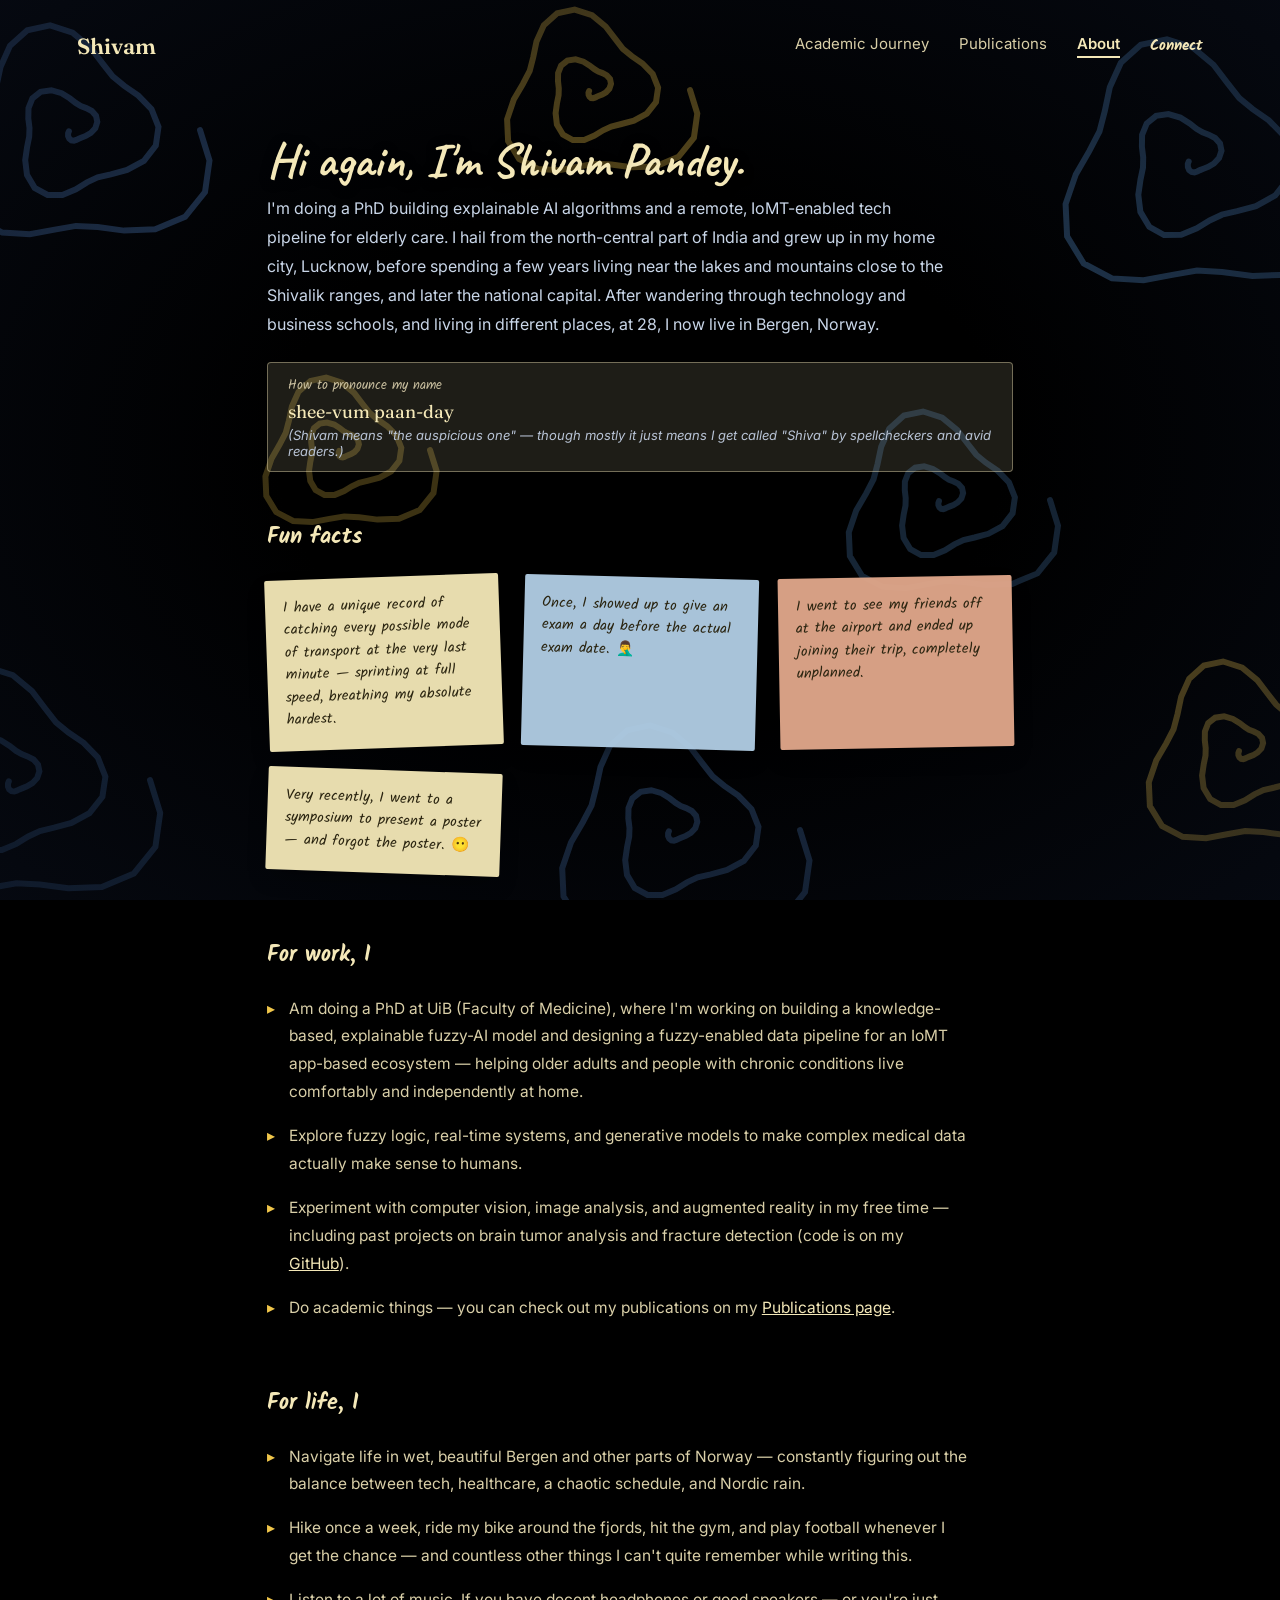
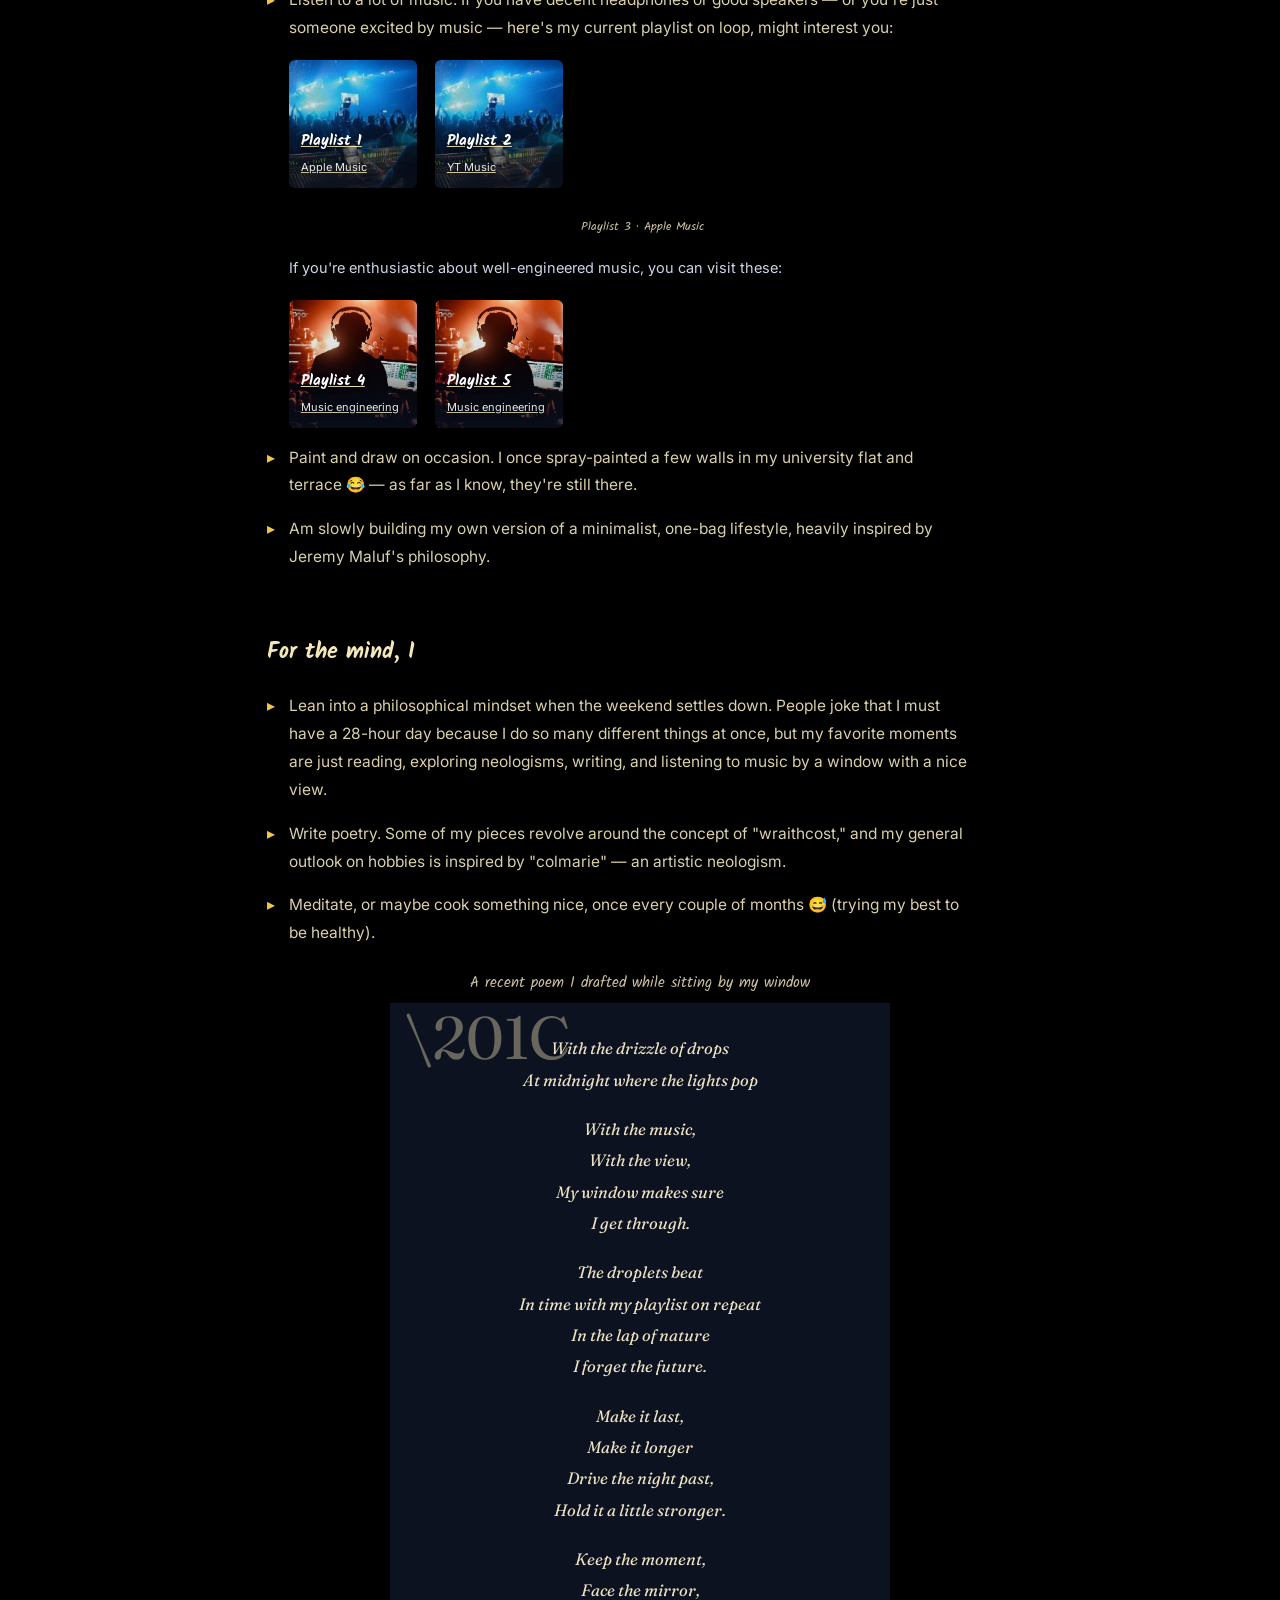
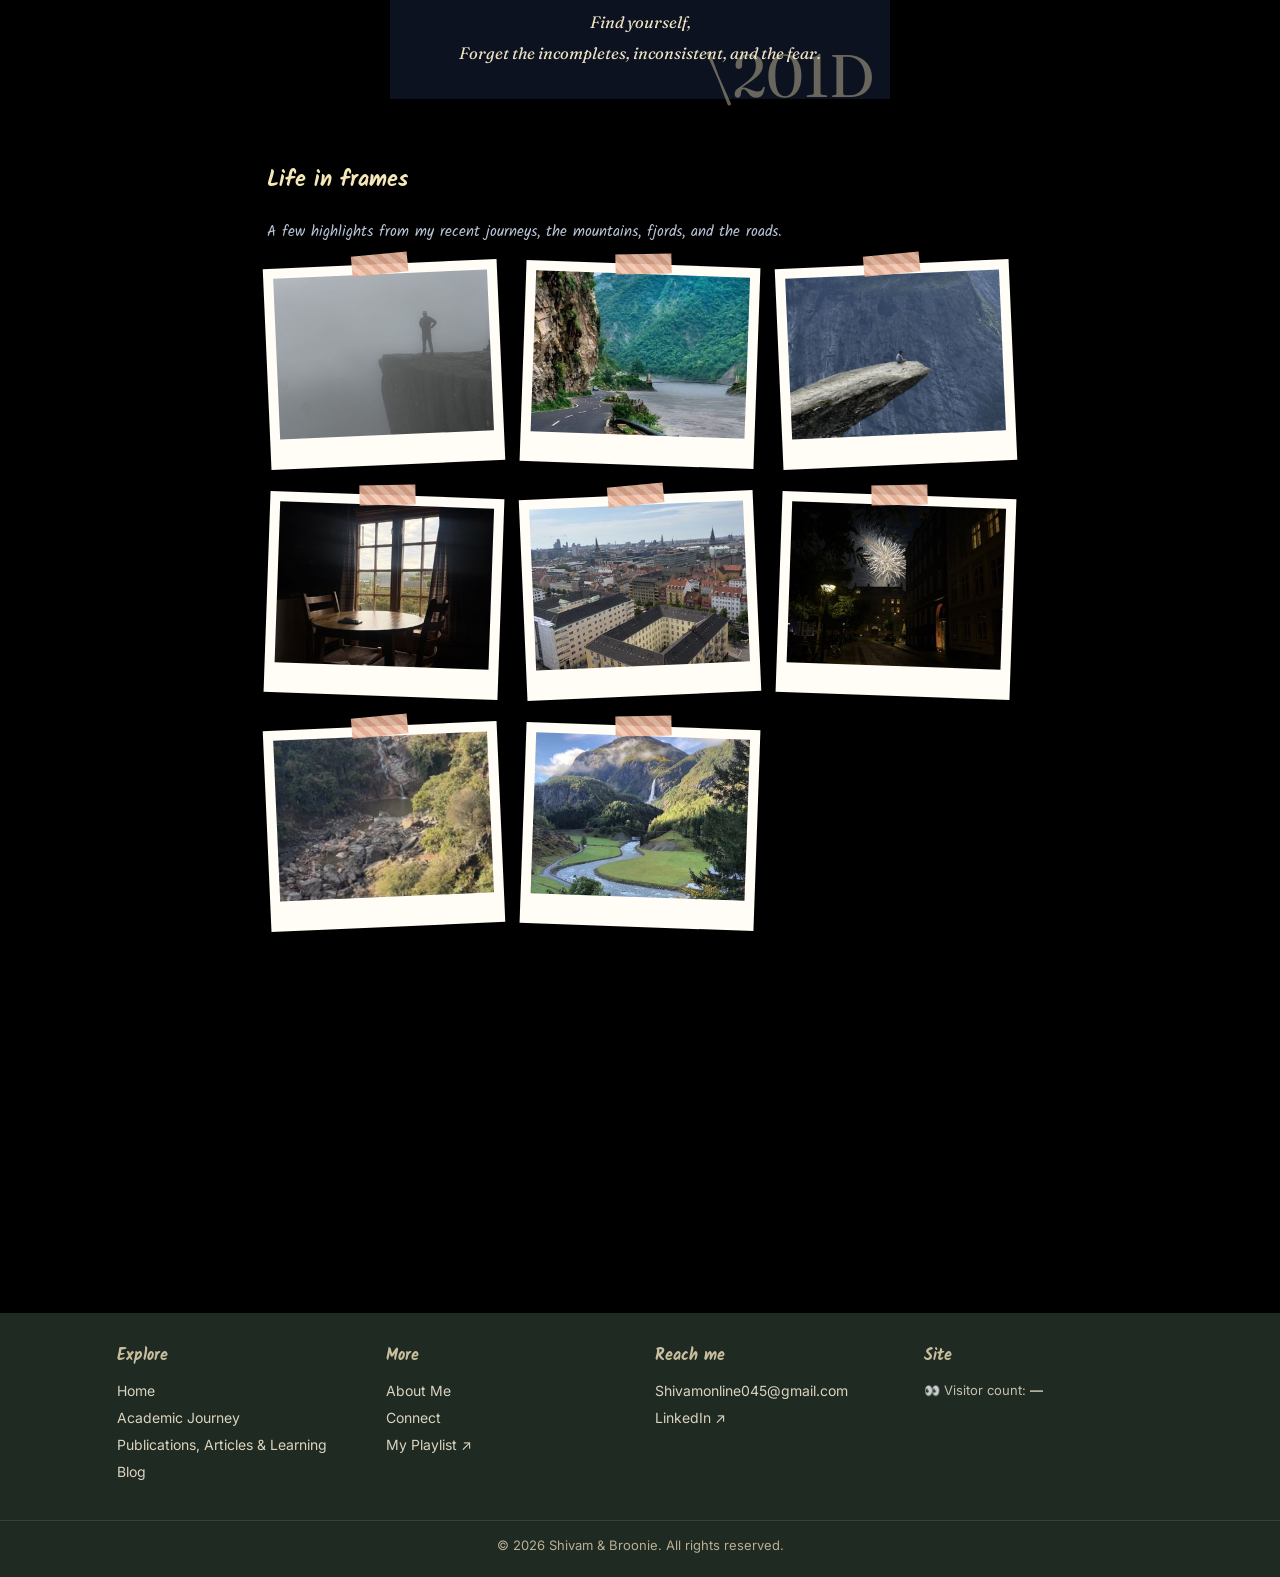
==== about.html @ a6ef5388 "Upload files. This is a Updated personal Webpage." ====
<!DOCTYPE html>
<html lang="en">
<head>
<meta charset="UTF-8">
<meta name="viewport" content="width=device-width, initial-scale=1.0">
<title>About Me</title>
<link href="https://fonts.googleapis.com/css2?family=Fraunces:ital,wght@0,500;0,600;1,500;1,600&family=Kalam:wght@400;700&family=Caveat:wght@600&family=Inter:wght@400;500;600&display=swap" rel="stylesheet">
<style>
  * { box-sizing: border-box; margin: 0; padding: 0; }
  body {
    font-family: 'Inter', sans-serif;
    color: #EFE9D8;
    background: linear-gradient(180deg, #16223B 0%, #1E3A5F 45%, #16223B 100%);
    background-image: url("data:image/svg+xml,%3Csvg%20xmlns%3D%22http%3A//www.w3.org/2000/svg%22%20width%3D%22250%22%20height%3D%22250%22%3E%3Cfilter%20id%3D%22n%22%3E%3CfeTurbulence%20type%3D%22turbulence%22%20baseFrequency%3D%220.012%22%20numOctaves%3D%223%22%20seed%3D%223%22%20stitchTiles%3D%22stitch%22/%3E%3CfeColorMatrix%20type%3D%22matrix%22%20values%3D%220%200%200%200%200.15%20%200%200%200%200%200.28%20%200%200%200%200%200.45%20%200%200%200%200.35%200%22/%3E%3C/filter%3E%3Crect%20width%3D%22100%25%22%20height%3D%22100%25%22%20filter%3D%22url%28%2523n%29%22/%3E%3C/svg%3E");
    background-blend-mode: overlay;
    min-height: 100vh;
    position: relative;
    overflow-x: hidden;
  }

  .swirls { position: fixed; top: 0; left: 0; width: 100%; height: 100%; z-index: 0; pointer-events: none; }
  .vignette {
    position: fixed; top: 0; left: 0; width: 100%; height: 100%; z-index: 1; pointer-events: none;
    background: radial-gradient(ellipse at center, transparent 40%, rgba(10,16,30,0.55) 100%);
  }

  nav {
    position: relative; z-index: 2;
    display: flex; justify-content: space-between; align-items: center;
    padding: 32px 6vw;
    max-width: 1600px; margin: 0 auto; box-sizing: border-box;
  }
  .name { font-family: 'Fraunces', serif; font-size: 22px; font-weight: 600; color: #F4E8B8; }
  .links { display: flex; gap: 30px; font-size: 15px; }
  .links a { color: #D9CFA8; text-decoration: none; }
  .links a.current { color: #F4E8B8; font-weight: 600; border-bottom: 2px solid #F4E8B8; padding-bottom: 2px; }
  .links a.connect { font-family: 'Kalam', cursive; font-weight: 700; color: #F4E8B8; }

  main { position: relative; z-index: 2; max-width: 900px; margin: 0 auto; padding: 3vw 6vw 8vw; }

  .page-title {
    font-family: 'Caveat', cursive;
    font-size: 48px;
    color: #F4E8B8;
    margin-bottom: 4px;
    text-shadow: 0 2px 12px rgba(0,0,0,0.4);
  }
  .greeting {
    font-family: 'Fraunces', serif;
    font-style: italic;
    font-size: 19px;
    color: #EDE3C4;
    margin-bottom: 18px;
  }
  .intro-para {
    font-size: 16px;
    line-height: 1.8;
    color: #C9D6E8;
    max-width: 680px;
    margin-bottom: 24px;
  }

  .pronounce-box {
    display: inline-block;
    background: rgba(244,232,184,0.12);
    border: 1px solid rgba(244,232,184,0.4);
    border-radius: 4px;
    padding: 12px 20px;
    margin-bottom: 3rem;
  }
  .pronounce-box .label {
    font-family: 'Kalam', cursive;
    font-size: 13px;
    color: #C9BF9F;
    margin-bottom: 4px;
  }
  .pronounce-box .phon {
    font-family: 'Fraunces', serif;
    font-size: 18px;
    color: #F4E8B8;
    margin-bottom: 4px;
  }
  .pronounce-box .note {
    font-size: 13px;
    color: #B9C4D6;
    font-style: italic;
  }

  .section { margin-bottom: 4rem; }
  .section-label {
    font-family: 'Kalam', cursive; font-size: 22px; font-weight: 700;
    color: #F4E8B8; margin-bottom: 22px;
  }

  /* fun facts as scattered painted notes */
  .facts-grid {
    display: grid;
    grid-template-columns: repeat(auto-fit, minmax(220px, 1fr));
    gap: 22px;
  }
  .sticky {
    background: rgba(244,232,184,0.95);
    padding: 18px;
    border-radius: 2px;
    box-shadow: 0 10px 22px -8px rgba(0,0,0,0.5);
    font-family: 'Kalam', cursive;
    font-size: 14.5px;
    line-height: 1.55;
    color: #2A2410;
  }
  .sticky:nth-child(1) { transform: rotate(-2deg); }
  .sticky:nth-child(2) { transform: rotate(1.5deg); background: rgba(178,206,229,0.95); }
  .sticky:nth-child(3) { transform: rotate(-1deg); background: rgba(226,168,140,0.95); }
  .sticky:nth-child(4) { transform: rotate(2deg); }

  .life-list {
    list-style: none;
    max-width: 700px;
  }
  .life-list li {
    font-size: 15.5px;
    line-height: 1.8;
    color: #D9CFA8;
    margin-bottom: 16px;
    padding-left: 22px;
    position: relative;
  }
  .life-list li::before {
    content: "▸";
    position: absolute;
    left: 0;
    color: #F0C64B;
  }
  .life-list a { color: #F4E8B8; text-decoration: underline; }

  /* playlist tiles */
  .playlist-tiles { display: flex; gap: 18px; margin: 18px 0 8px; flex-wrap: wrap; align-items: flex-start; }

  .embed-card {
    display: flex;
    flex-direction: column;
    gap: 6px;
  }
  .embed-card iframe {
    border-radius: 8px;
    box-shadow: 0 12px 26px -8px rgba(0,0,0,0.55);
    max-width: 100%;
    display: block;
  }
  .embed-yt iframe { width: 240px; height: 135px; }
  .embed-apple iframe { width: 240px; height: 150px; }
  .embed-caption {
    font-family: 'Kalam', cursive;
    font-size: 12px;
    color: #C9BF9F;
  }
  .tile {
    width: 128px; height: 128px;
    border-radius: 6px;
    display: flex; align-items: flex-end;
    text-decoration: none;
    box-shadow: 0 12px 26px -8px rgba(0,0,0,0.55);
    transition: transform 0.15s ease;
    position: relative;
    overflow: hidden;
  }
  .tile.vangogh {
    background-image: url("[data-uri]");
    background-size: cover;
    background-position: center;
  }
  .tile.mixer {
    background-image: url("assets/90464e36df13.jpg");
    background-size: cover;
    background-position: center;
  }
  .tile.dj {
    background-image: url("assets/2e251a82438f.jpg");
    background-size: cover;
    background-position: center;
  }
  .tile.vangogh::before, .tile.mixer::before, .tile.dj::before {
    content: "";
    position: absolute;
    inset: 0;
    background: linear-gradient(to top, rgba(10,16,30,0.85) 0%, rgba(10,16,30,0.15) 55%, rgba(10,16,30,0.05) 100%);
  }
  .tile-label {
    position: relative;
    z-index: 1;
    padding: 10px 12px;
    font-family: 'Kalam', cursive;
    font-weight: 700;
    font-size: 15px;
    color: #fff;
    text-shadow: 0 2px 6px rgba(0,0,0,0.6);
  }
  .tile:hover { transform: translateY(-3px) scale(1.02); }
  .tile-sub { display: block; font-size: 11px; font-weight: 400; font-family: 'Inter', sans-serif; opacity: 0.9; margin-top: 3px; }

  .music-nerd-links { margin-top: 8px; }
  .music-nerd-links a {
    display: inline-block;
    font-size: 14px;
    color: #F4E8B8;
    text-decoration: underline;
    margin-right: 18px;
    margin-bottom: 6px;
  }

  /* poem block */
  .poem-box {
    background: rgba(22,34,59,0.55);
    padding: 30px 40px;
    max-width: 500px;
    margin: 8px auto 0;
    text-align: center;
    backdrop-filter: blur(2px);
    position: relative;
  }
  .poem-box::before {
    content: "\\201C";
    font-family: 'Fraunces', serif;
    font-size: 60px;
    color: rgba(244,232,184,0.4);
    position: absolute;
    top: 4px; left: 16px;
    line-height: 1;
  }
  .poem-box::after {
    content: "\\201D";
    font-family: 'Fraunces', serif;
    font-size: 60px;
    color: rgba(244,232,184,0.4);
    position: absolute;
    bottom: -6px; right: 16px;
    line-height: 1;
  }
  .poem-box p {
    font-family: 'Fraunces', serif;
    font-style: italic;
    font-size: 16.5px;
    line-height: 1.9;
    color: #EDE3C4;
    margin-bottom: 18px;
  }
  .poem-box p:last-child { margin-bottom: 0; }

  /* gallery placeholder */
  .gallery-note {
    font-family: 'Kalam', cursive;
    font-size: 15px;
    color: #B9C4D6;
    margin-bottom: 20px;
  }
  .gallery-grid {
    display: grid;
    grid-template-columns: repeat(auto-fit, minmax(180px, 1fr));
    gap: 30px 22px;
  }
  .polaroid {
    background: #FFFDF6;
    padding: 10px 10px 30px;
    box-shadow: 0 14px 26px -10px rgba(0,0,0,0.55);
    position: relative;
  }
  .polaroid:nth-child(odd) { transform: rotate(-2.5deg); }
  .polaroid:nth-child(even) { transform: rotate(2deg); }
  .polaroid img {
    width: 100%;
    display: block;
    aspect-ratio: 4 / 3;
    object-fit: cover;
  }
  .washi {
    position: absolute; top: -10px; left: 50%; transform: translateX(-50%) rotate(-3deg);
    width: 56px; height: 20px;
    background: repeating-linear-gradient(45deg, #E2A88C, #E2A88C 5px, #F0C6AE 5px, #F0C6AE 10px);
    opacity: 0.9;
  }

@media (max-width: 700px) {
  nav {
    flex-wrap: wrap;
    gap: 12px;
    padding: 24px 6vw;
  }
  .links {
    flex-wrap: wrap;
    gap: 10px 18px;
    font-size: 13.5px;
  }
  .embed-yt iframe, .embed-apple iframe {
    width: 100%;
    max-width: 320px;
  }
  .embed-yt iframe { height: calc(100vw * 0.5); max-height: 180px; }
}
</style>
</head>
<body>

<svg class="swirls" viewBox="0 0 1500 900" preserveAspectRatio="xMidYMid slice" xmlns="http://www.w3.org/2000/svg">
  <path d="M 310.0,130.0 L 319.5,160.5 L 315.0,192.1 L 295.1,216.8 L 265.2,229.3 L 234.1,230.6 L 207.7,227.0 L 186.0,225.9 L 164.7,229.6 L 139.8,234.2 L 112.3,232.6 L 87.9,219.7 L 73.5,196.3 L 72.2,168.3 L 81.0,142.5 L 92.8,122.2 L 101.6,105.3 L 106.1,87.6 L 110.5,67.0 L 120.0,45.8 L 137.3,30.2 L 160.1,25.4 L 182.6,32.6 L 200.4,47.5 L 212.7,63.6 L 222.7,76.4 L 234.3,85.9 L 248.3,95.6 L 261.5,109.1 L 268.5,126.8 L 265.8,145.6 L 253.9,160.8 L 237.1,170.0 L 220.8,174.3 L 207.7,177.4 L 197.0,182.4 L 185.9,189.3 L 172.4,194.9 L 157.6,195.0 L 144.7,187.9 L 137.0,174.9 L 135.2,160.1 L 137.1,147.0 L 139.2,136.6 L 139.5,127.8 L 138.3,118.5 L 138.5,108.1 L 142.4,98.4 L 150.6,91.8 L 161.3,90.2 L 171.6,93.2 L 179.7,98.3 L 185.7,102.9 L 190.8,106.0 L 196.2,108.1 L 201.8,111.0 L 206.0,115.7 L 207.3,121.9 L 205.3,128.2 L 200.8,133.0 L 195.8,135.9 L 191.7,137.6 L 188.7,138.8 L 186.3,139.9 L 183.9,140.7 L 181.4,140.4 L 179.3,138.7 L 178.1,136.1 L 178.1,133.4 L 178.9,131.3 " fill="none" stroke="#3B5E8C" stroke-width="6" opacity="0.55" stroke-linecap="round"/>
<path d="M 1450.0,160.0 L 1461.0,195.2 L 1455.8,231.6 L 1432.8,260.1 L 1398.3,274.6 L 1362.4,276.0 L 1332.0,272.0 L 1307.0,270.6 L 1282.3,274.9 L 1253.6,280.2 L 1221.9,278.4 L 1193.7,263.5 L 1177.1,236.4 L 1175.6,204.1 L 1185.8,174.4 L 1199.4,150.9 L 1209.5,131.5 L 1214.8,111.1 L 1219.8,87.3 L 1230.8,62.9 L 1250.8,44.8 L 1277.0,39.4 L 1303.0,47.6 L 1323.5,64.8 L 1337.7,83.4 L 1349.3,98.2 L 1362.7,109.1 L 1378.8,120.3 L 1394.0,135.9 L 1402.2,156.3 L 1399.0,178.0 L 1385.2,195.5 L 1365.9,206.1 L 1347.1,211.1 L 1332.0,214.7 L 1319.7,220.5 L 1306.8,228.4 L 1291.2,234.8 L 1274.1,235.0 L 1259.3,226.8 L 1250.4,211.9 L 1248.3,194.8 L 1250.5,179.6 L 1253.0,167.7 L 1253.2,157.5 L 1251.9,146.7 L 1252.1,134.8 L 1256.7,123.5 L 1266.1,115.9 L 1278.4,114.1 L 1290.3,117.5 L 1299.7,123.4 L 1306.5,128.8 L 1312.5,132.3 L 1318.7,134.7 L 1325.1,138.0 L 1330.0,143.5 L 1331.5,150.7 L 1329.1,157.9 L 1324.0,163.5 L 1318.3,166.9 L 1313.5,168.7 L 1310.0,170.1 L 1307.3,171.5 L 1304.5,172.4 L 1301.6,172.0 L 1299.2,170.1 L 1297.9,167.0 L 1297.8,163.9 L 1298.7,161.5 " fill="none" stroke="#4A7BAE" stroke-width="6" opacity="0.45" stroke-linecap="round"/>
<path d="M 260.0,780.0 L 270.2,812.9 L 265.4,846.8 L 243.9,873.5 L 211.8,886.9 L 178.3,888.3 L 149.9,884.5 L 126.5,883.3 L 103.5,887.2 L 76.7,892.2 L 47.1,890.5 L 20.8,876.6 L 5.3,851.4 L 3.9,821.2 L 13.4,793.5 L 26.1,771.5 L 35.5,753.4 L 40.4,734.4 L 45.1,712.2 L 55.4,689.4 L 74.1,672.5 L 98.5,667.4 L 122.8,675.1 L 142.0,691.2 L 155.2,708.5 L 166.0,722.3 L 178.5,732.5 L 193.6,742.9 L 207.8,757.5 L 215.4,776.6 L 212.4,796.8 L 199.5,813.2 L 181.5,823.0 L 164.0,827.7 L 149.9,831.0 L 138.3,836.5 L 126.3,843.9 L 111.8,849.9 L 95.9,850.0 L 82.0,842.3 L 73.7,828.4 L 71.8,812.4 L 73.8,798.3 L 76.1,787.2 L 76.3,777.6 L 75.1,767.6 L 75.3,756.5 L 79.5,745.9 L 88.4,738.9 L 99.9,737.2 L 111.0,740.4 L 119.7,745.9 L 126.1,750.9 L 131.6,754.1 L 137.5,756.4 L 143.5,759.5 L 148.0,764.6 L 149.4,771.3 L 147.2,778.0 L 142.4,783.2 L 137.0,786.4 L 132.6,788.1 L 129.3,789.4 L 126.8,790.7 L 124.2,791.5 L 121.5,791.2 L 119.2,789.4 L 118.0,786.6 L 118.0,783.6 L 118.8,781.4 " fill="none" stroke="#2E4E77" stroke-width="6" opacity="0.5" stroke-linecap="round"/>
<path d="M 1460.0,750.0 L 1468.0,775.8 L 1464.2,802.5 L 1447.4,823.4 L 1422.1,834.0 L 1395.8,835.1 L 1373.5,832.1 L 1355.1,831.1 L 1337.0,834.3 L 1316.0,838.2 L 1292.7,836.8 L 1272.0,825.9 L 1259.9,806.1 L 1258.8,782.4 L 1266.2,760.6 L 1276.2,743.4 L 1283.6,729.1 L 1287.5,714.2 L 1291.2,696.7 L 1299.2,678.8 L 1313.9,665.5 L 1333.1,661.5 L 1352.2,667.6 L 1367.3,680.2 L 1377.7,693.8 L 1386.2,704.7 L 1395.9,712.7 L 1407.8,720.9 L 1419.0,732.3 L 1424.9,747.3 L 1422.6,763.2 L 1412.5,776.1 L 1398.3,783.8 L 1384.5,787.5 L 1373.5,790.1 L 1364.4,794.4 L 1355.0,800.2 L 1343.6,804.9 L 1331.0,805.0 L 1320.2,799.0 L 1313.6,788.0 L 1312.1,775.5 L 1313.7,764.4 L 1315.5,755.6 L 1315.7,748.2 L 1314.8,740.3 L 1314.9,731.5 L 1318.2,723.2 L 1325.2,717.7 L 1334.2,716.4 L 1342.9,718.9 L 1349.8,723.2 L 1354.8,727.1 L 1359.1,729.7 L 1363.7,731.5 L 1368.4,733.9 L 1372.0,737.9 L 1373.1,743.2 L 1371.4,748.5 L 1367.6,752.5 L 1363.4,755.0 L 1359.9,756.4 L 1357.3,757.4 L 1355.3,758.4 L 1353.3,759.1 L 1351.2,758.8 L 1349.4,757.4 L 1348.4,755.2 L 1348.4,752.9 L 1349.0,751.1 " fill="none" stroke="#F0C64B" stroke-width="6" opacity="0.4" stroke-linecap="round"/>
<path d="M 800.0,90.0 L 807.3,113.5 L 803.9,137.7 L 788.5,156.8 L 765.5,166.4 L 741.6,167.3 L 721.3,164.6 L 704.6,163.8 L 688.2,166.6 L 669.1,170.2 L 647.9,168.9 L 629.1,159.0 L 618.1,141.0 L 617.1,119.4 L 623.8,99.6 L 632.9,84.0 L 639.7,71.0 L 643.2,57.4 L 646.5,41.5 L 653.8,25.3 L 667.2,13.2 L 684.7,9.6 L 702.0,15.1 L 715.7,26.5 L 725.2,38.9 L 732.9,48.8 L 741.8,56.1 L 752.5,63.5 L 762.7,73.9 L 768.1,87.6 L 766.0,102.0 L 756.8,113.7 L 743.9,120.7 L 731.4,124.0 L 721.3,126.5 L 713.1,130.3 L 704.5,135.6 L 694.2,139.9 L 682.8,140.0 L 672.9,134.5 L 666.9,124.6 L 665.6,113.2 L 667.0,103.1 L 668.6,95.1 L 668.8,88.3 L 668.0,81.2 L 668.1,73.2 L 671.1,65.7 L 677.4,60.6 L 685.6,59.4 L 693.5,61.7 L 699.8,65.6 L 704.4,69.2 L 708.3,71.5 L 712.5,73.1 L 716.8,75.4 L 720.0,79.0 L 721.0,83.8 L 719.4,88.6 L 716.0,92.3 L 712.2,94.6 L 709.0,95.8 L 706.7,96.7 L 704.9,97.6 L 703.0,98.2 L 701.1,98.0 L 699.5,96.7 L 698.6,94.7 L 698.5,92.6 L 699.1,91.0 " fill="none" stroke="#F0C64B" stroke-width="6" opacity="0.35" stroke-linecap="round"/>
<path d="M 910.0,830.0 L 919.5,860.5 L 915.0,892.1 L 895.1,916.8 L 865.2,929.3 L 834.1,930.6 L 807.7,927.0 L 786.0,925.9 L 764.7,929.6 L 739.8,934.2 L 712.3,932.6 L 687.9,919.7 L 673.5,896.3 L 672.2,868.3 L 681.0,842.5 L 692.8,822.2 L 701.6,805.3 L 706.1,787.6 L 710.5,767.0 L 720.0,745.8 L 737.3,730.2 L 760.1,725.4 L 782.6,732.6 L 800.4,747.5 L 812.7,763.6 L 822.7,776.4 L 834.3,785.9 L 848.3,795.6 L 861.5,809.1 L 868.5,826.8 L 865.8,845.6 L 853.9,860.8 L 837.1,870.0 L 820.8,874.3 L 807.7,877.4 L 797.0,882.4 L 785.9,889.3 L 772.4,894.9 L 757.6,895.0 L 744.7,887.9 L 737.0,874.9 L 735.2,860.1 L 737.1,847.0 L 739.2,836.6 L 739.5,827.8 L 738.3,818.5 L 738.5,808.1 L 742.4,798.4 L 750.6,791.8 L 761.3,790.2 L 771.6,793.2 L 779.7,798.3 L 785.7,802.9 L 790.8,806.0 L 796.2,808.1 L 801.8,811.0 L 806.0,815.7 L 807.3,821.9 L 805.3,828.2 L 800.8,833.0 L 795.8,835.9 L 791.7,837.6 L 788.7,838.8 L 786.3,839.9 L 783.9,840.7 L 781.4,840.4 L 779.3,838.7 L 778.1,836.1 L 778.1,833.4 L 778.9,831.3 " fill="none" stroke="#3B5E8C" stroke-width="6" opacity="0.45" stroke-linecap="round"/>
<path d="M 540.0,450.0 L 546.6,471.1 L 543.5,493.0 L 529.7,510.1 L 509.0,518.7 L 487.5,519.6 L 469.2,517.2 L 454.2,516.4 L 439.4,518.9 L 422.2,522.1 L 403.1,521.0 L 386.2,512.1 L 376.3,495.9 L 375.4,476.5 L 381.5,458.7 L 389.6,444.6 L 395.7,432.9 L 398.9,420.7 L 401.9,406.4 L 408.5,391.7 L 420.5,380.9 L 436.2,377.6 L 451.8,382.6 L 464.1,392.9 L 472.6,404.0 L 479.6,412.9 L 487.6,419.5 L 497.3,426.2 L 506.4,435.5 L 511.3,447.8 L 509.4,460.8 L 501.1,471.3 L 489.5,477.7 L 478.3,480.6 L 469.2,482.8 L 461.8,486.3 L 454.1,491.1 L 444.7,494.9 L 434.5,495.0 L 425.6,490.1 L 420.3,481.1 L 419.0,470.9 L 420.3,461.8 L 421.8,454.6 L 421.9,448.5 L 421.2,442.0 L 421.3,434.9 L 424.0,428.1 L 429.7,423.6 L 437.0,422.5 L 444.2,424.5 L 449.8,428.1 L 453.9,431.3 L 457.5,433.4 L 461.2,434.8 L 465.1,436.8 L 468.0,440.1 L 468.9,444.4 L 467.5,448.7 L 464.4,452.1 L 461.0,454.1 L 458.1,455.2 L 456.0,456.1 L 454.4,456.9 L 452.7,457.4 L 451.0,457.2 L 449.5,456.0 L 448.7,454.2 L 448.7,452.3 L 449.2,450.9 " fill="none" stroke="#F0C64B" stroke-width="6" opacity="0.25" stroke-linecap="round"/>
<path d="M 1160.0,500.0 L 1168.0,525.8 L 1164.2,552.5 L 1147.4,573.4 L 1122.1,584.0 L 1095.8,585.1 L 1073.5,582.1 L 1055.1,581.1 L 1037.0,584.3 L 1016.0,588.2 L 992.7,586.8 L 972.0,575.9 L 959.9,556.1 L 958.8,532.4 L 966.2,510.6 L 976.2,493.4 L 983.6,479.1 L 987.5,464.2 L 991.2,446.7 L 999.2,428.8 L 1013.9,415.5 L 1033.1,411.5 L 1052.2,417.6 L 1067.3,430.2 L 1077.7,443.8 L 1086.2,454.7 L 1095.9,462.7 L 1107.8,470.9 L 1119.0,482.3 L 1124.9,497.3 L 1122.6,513.2 L 1112.5,526.1 L 1098.3,533.8 L 1084.5,537.5 L 1073.5,540.1 L 1064.4,544.4 L 1055.0,550.2 L 1043.6,554.9 L 1031.0,555.0 L 1020.2,549.0 L 1013.6,538.0 L 1012.1,525.5 L 1013.7,514.4 L 1015.5,505.6 L 1015.7,498.2 L 1014.8,490.3 L 1014.9,481.5 L 1018.2,473.2 L 1025.2,467.7 L 1034.2,466.4 L 1042.9,468.9 L 1049.8,473.2 L 1054.8,477.1 L 1059.1,479.7 L 1063.7,481.5 L 1068.4,483.9 L 1072.0,487.9 L 1073.1,493.2 L 1071.4,498.5 L 1067.6,502.5 L 1063.4,505.0 L 1059.9,506.4 L 1057.3,507.4 L 1055.3,508.4 L 1053.3,509.1 L 1051.2,508.8 L 1049.4,507.4 L 1048.4,505.2 L 1048.4,502.9 L 1049.0,501.1 " fill="none" stroke="#4A7BAE" stroke-width="6" opacity="0.3" stroke-linecap="round"/>

</svg>
<div class="vignette"></div>

<nav>
  <a href="index.html" style="text-decoration:none; color:inherit;"><span class="name">Shivam</span></a>
  <div class="links">
    <a href="journey.html">Academic Journey</a>
    <a href="publications.html">Publications</a>
    <a href="about.html" class="current">About</a>
    <a href="connect.html" class="connect">Connect</a>
  </div>
</nav>

<main>
  <h1 class="page-title">Hi again, I'm Shivam Pandey.</h1>
  <p class="intro-para">I'm doing a PhD building explainable AI algorithms and a remote, IoMT-enabled tech pipeline for elderly care. I hail from the north-central part of India and grew up in my home city, Lucknow, before spending a few years living near the lakes and mountains close to the Shivalik ranges, and later the national capital. After wandering through technology and business schools, and living in different places, at 28, I now live in Bergen, Norway.</p>

  <div class="pronounce-box">
    <p class="label">How to pronounce my name</p>
    <p class="phon">shee-vum paan-day</p>
    <p class="note">(Shivam means "the auspicious one" — though mostly it just means I get called "Shiva" by spellcheckers and avid readers.)</p>
  </div>

  <div class="section">
    <p class="section-label">Fun facts</p>
    <div class="facts-grid">
      <div class="sticky">I have a unique record of catching every possible mode of transport at the very last minute — sprinting at full speed, breathing my absolute hardest.</div>
      <div class="sticky">Once, I showed up to give an exam a day before the actual exam date. 🤦‍♂️</div>
      <div class="sticky">I went to see my friends off at the airport and ended up joining their trip, completely unplanned.</div>
      <div class="sticky">Very recently, I went to a symposium to present a poster — and forgot the poster. 😶</div>
    </div>
  </div>

  <div class="section">
    <p class="section-label">For work, I</p>
    <ul class="life-list">
      <li>Am doing a PhD at UiB (Faculty of Medicine), where I'm working on building a knowledge-based, explainable fuzzy-AI model and designing a fuzzy-enabled data pipeline for an IoMT app-based ecosystem — helping older adults and people with chronic conditions live comfortably and independently at home.</li>
      <li>Explore fuzzy logic, real-time systems, and generative models to make complex medical data actually make sense to humans.</li>
      <li>Experiment with computer vision, image analysis, and augmented reality in my free time — including past projects on brain tumor analysis and fracture detection (code is on my <a href="https://github.com/Codster7SH" target="_blank" rel="noopener">GitHub</a>).</li>
      <li>Do academic things — you can check out my publications on my <a href="publications.html">Publications page</a>.</li>
    </ul>
  </div>

  <div class="section">
    <p class="section-label">For life, I</p>
    <ul class="life-list">
      <li>Navigate life in wet, beautiful Bergen and other parts of Norway — constantly figuring out the balance between tech, healthcare, a chaotic schedule, and Nordic rain.</li>
      <li>Hike once a week, ride my bike around the fjords, hit the gym, and play football whenever I get the chance — and countless other things I can't quite remember while writing this.</li>
      <li>
        Listen to a lot of music. If you have decent headphones or good speakers — or you're just someone excited by music — here's my current playlist on loop, might interest you:
        <div class="playlist-tiles">
          <a class="tile mixer" href="https://music.apple.com/in/station/shivam-pandeys-station/ra.u-90da659549b3700f1abb70ff757aa95f" target="_blank" rel="noopener"><span class="tile-label">Playlist 1<span class="tile-sub">Apple Music</span></span></a>
          <a class="tile mixer" href="https://music.youtube.com/playlist?list=PL1PD0UOZZ9oMIlQ6bXyu5X0IWEq_dmBQv&si=dzKkCxVEaheZ5QjT" target="_blank" rel="noopener"><span class="tile-label">Playlist 2<span class="tile-sub">YT Music</span></span></a>
          <div class="embed-card embed-apple">
            <iframe allow="autoplay *; encrypted-media *;" frameborder="0" height="290" style="width:120%;max-width:660px;overflow:hidden;background:transparent;" sandbox="allow-forms allow-popups allow-same-origin allow-scripts allow-storage-access-by-user-activation allow-top-navigation-by-user-activation" src="https://embed.music.apple.com/in/playlist/meditation-music/pl.c70c6d84f941474fb903ce1e0b3ae8c5"></iframe>
            <span class="embed-caption">Playlist 3 · Apple Music</span>
          </div>
        </div>
        <p style="font-size: 14.5px; color: #C9D6E8; margin-top: 18px; margin-bottom: 4px;">If you're enthusiastic about well-engineered music, you can visit these:</p>
        <div class="playlist-tiles">
          <a class="tile dj" href="https://www.youtube.com/watch?v=7NXz2sy6h40" target="_blank" rel="noopener"><span class="tile-label">Playlist 4<span class="tile-sub">Music engineering</span></span></a>
          <a class="tile dj" href="https://www.youtube.com/watch?v=uSo2dagQ8EE" target="_blank" rel="noopener"><span class="tile-label">Playlist 5<span class="tile-sub">Music engineering</span></span></a>
        </div>
      </li>
      <li>Paint and draw on occasion. I once spray-painted a few walls in my university flat and terrace 😂 — as far as I know, they're still there.</li>
      <li>Am slowly building my own version of a minimalist, one-bag lifestyle, heavily inspired by Jeremy Maluf's philosophy.</li>
    </ul>
  </div>

  <div class="section">
    <p class="section-label">For the mind, I</p>
    <ul class="life-list">
      <li>Lean into a philosophical mindset when the weekend settles down. People joke that I must have a 28-hour day because I do so many different things at once, but my favorite moments are just reading, exploring neologisms, writing, and listening to music by a window with a nice view.</li>
      <li>Write poetry. Some of my pieces revolve around the concept of "wraithcost," and my general outlook on hobbies is inspired by "colmarie" — an artistic neologism.</li>
      <li>Meditate, or maybe cook something nice, once every couple of months 😅 (trying my best to be healthy).</li>
    </ul>

    <p style="font-family:'Kalam', cursive; font-size: 15px; color:#C9BF9F; margin-top: 24px; margin-bottom: 8px; text-align:center;">A recent poem I drafted while sitting by my window</p>
    <div class="poem-box">
      <p>With the drizzle of drops<br>
      At midnight where the lights pop</p>
      <p>With the music,<br>
      With the view,<br>
      My window makes sure<br>
      I get through.</p>
      <p>The droplets beat<br>
      In time with my playlist on repeat<br>
      In the lap of nature<br>
      I forget the future.</p>
      <p>Make it last,<br>
      Make it longer<br>
      Drive the night past,<br>
      Hold it a little stronger.</p>
      <p>Keep the moment,<br>
      Face the mirror,<br>
      Find yourself,<br>
      Forget the incompletes, inconsistent, and the fear.</p>
    </div>
  </div>

  <div class="section">
    <p class="section-label">Life in frames</p>
    <p class="gallery-note">A few highlights from my recent journeys, the mountains, fjords, and the roads.</p>
    <div class="gallery-grid">
      <div class="polaroid"><div class="washi"></div><img src="assets/6bafb6fd2ae5.jpg" alt="Foggy cliff edge, Norway"></div>
      <div class="polaroid"><div class="washi"></div><img src="assets/d85f377cdfb8.jpg" alt="Mountain road, India"></div>
      <div class="polaroid"><div class="washi"></div><img src="assets/f5a0586490e4.jpg" alt="Sitting on Trolltunga, Norway"></div>
      <div class="polaroid"><div class="washi"></div><img src="assets/221b83fba5b6.jpg" alt="Cabin window view"></div>
      <div class="polaroid"><div class="washi"></div><img src="assets/e6db1d8ad865.jpg" alt="Copenhagen rooftops"></div>
      <div class="polaroid"><div class="washi"></div><img src="assets/31d25570e28f.jpg" alt="Fireworks over a Copenhagen street"></div>
      <div class="polaroid"><div class="washi"></div><img src="assets/e7d07b926ca0.jpg" alt="Waterfall, India"></div>
      <div class="polaroid"><div class="washi"></div><img src="assets/19db87ac5321.jpg" alt="Mountain valley waterfall, Norway"></div>
    </div>
  </div>
</main>


<!-- ============ SHARED FOOTER ============ -->
<link rel="stylesheet" href="footer.css">

<div class="walk-zone">
  <div class="footer-interactive-container" id="footerCharacter">
    <div class="footer-speech-bubble" id="footerSpeechBubble">Bye! See you soon 👋</div>
    <img src="assets/e69b8a8511e8.webp" alt="Shivam and Broonie walking">
  </div>
</div>

<footer class="site-footer">
  <div class="footer-grid">
    <div>
      <h4>Explore</h4>
      <a href="index.html" data-nav>Home</a>
      <a href="journey.html" data-nav>Academic Journey</a>
      <a href="publications.html" data-nav>Publications, Articles &amp; Learning</a>
      <a href="blog.html" data-nav>Blog</a>
    </div>
    <div>
      <h4>More</h4>
      <a href="about.html" data-nav>About Me</a>
      <a href="connect.html" data-nav>Connect</a>
      <a href="https://www.youtube.com/watch?v=uSo2dagQ8EE" target="_blank" rel="noopener">My Playlist ↗</a>
    </div>
    <div>
      <h4>Reach me</h4>
      <a href="mailto:Shivamonline045@gmail.com">Shivamonline045@gmail.com</a>
      <a href="https://no.linkedin.com/in/shivam-pandey679" target="_blank" rel="noopener">LinkedIn ↗</a>
    </div>
    <div>
      <h4>Site</h4>
      <p>👀 Visitor count: <strong id="visitorCount">…</strong></p>
    </div>
  </div>

  <div class="footer-content">
    <p>&copy; 2026 Shivam &amp; Broonie. All rights reserved.</p>
  </div>
</footer>

<script src="footer.js"></script>

</body>
</html>
---- footer.css ----
/* ============ SHARED FOOTER ============ */
.walk-zone {
  position: relative;
  z-index: 2;
  height: 220px;
  overflow: hidden;
}

.footer-interactive-container {
  position: absolute;
  bottom: 0;
  left: -391px;
  width: 391px;
  height: 214px;
  cursor: pointer;
  animation: walkLeftToRight 40s linear infinite;
  z-index: 5;
}

@keyframes walkLeftToRight {
  0%   { left: -391px; }
  100% { left: 100%; }
}

.footer-interactive-container img { width: 100%; height: 100%; object-fit: contain; display: block; }

.footer-speech-bubble {
  position: absolute;
  top: 6px; left: 50%;
  transform: translateX(-50%);
  background: #1F2A22; color: #EFE6D0;
  padding: 5px 12px; border-radius: 14px 14px 14px 3px;
  font-family: 'Kalam', cursive; font-weight: 700; font-size: 12.5px;
  white-space: nowrap; opacity: 0; transition: opacity 0.25s ease; z-index: 6;
}

.site-footer {
  position: relative;
  z-index: 2;
  background-color: #1F2A22;
  color: #EFE6D0;
  font-family: 'Inter', sans-serif;
}

.footer-grid {
  display: grid;
  grid-template-columns: repeat(4, 1fr);
  gap: 30px;
  padding: 30px 6vw 30px;
  max-width: 1200px;
  margin: 0 auto;
}
.footer-grid h4 { font-family: 'Kalam', cursive; font-size: 16px; margin-bottom: 14px; color: #C9BF9F; }
.footer-grid a { display: block; color: #EFE6D0; text-decoration: none; font-size: 14px; margin-bottom: 10px; opacity: 0.9; }
.footer-grid a:hover { opacity: 1; text-decoration: underline; }
.footer-grid p { font-size: 13px; opacity: 0.8; }

.footer-content {
  text-align: center;
  padding: 16px 6vw 24px;
  font-size: 13px;
  color: #B8AF94;
  border-top: 1px solid rgba(239,230,208,0.12);
}

@media (max-width: 860px) {
  .footer-grid { grid-template-columns: repeat(2, 1fr); }
}
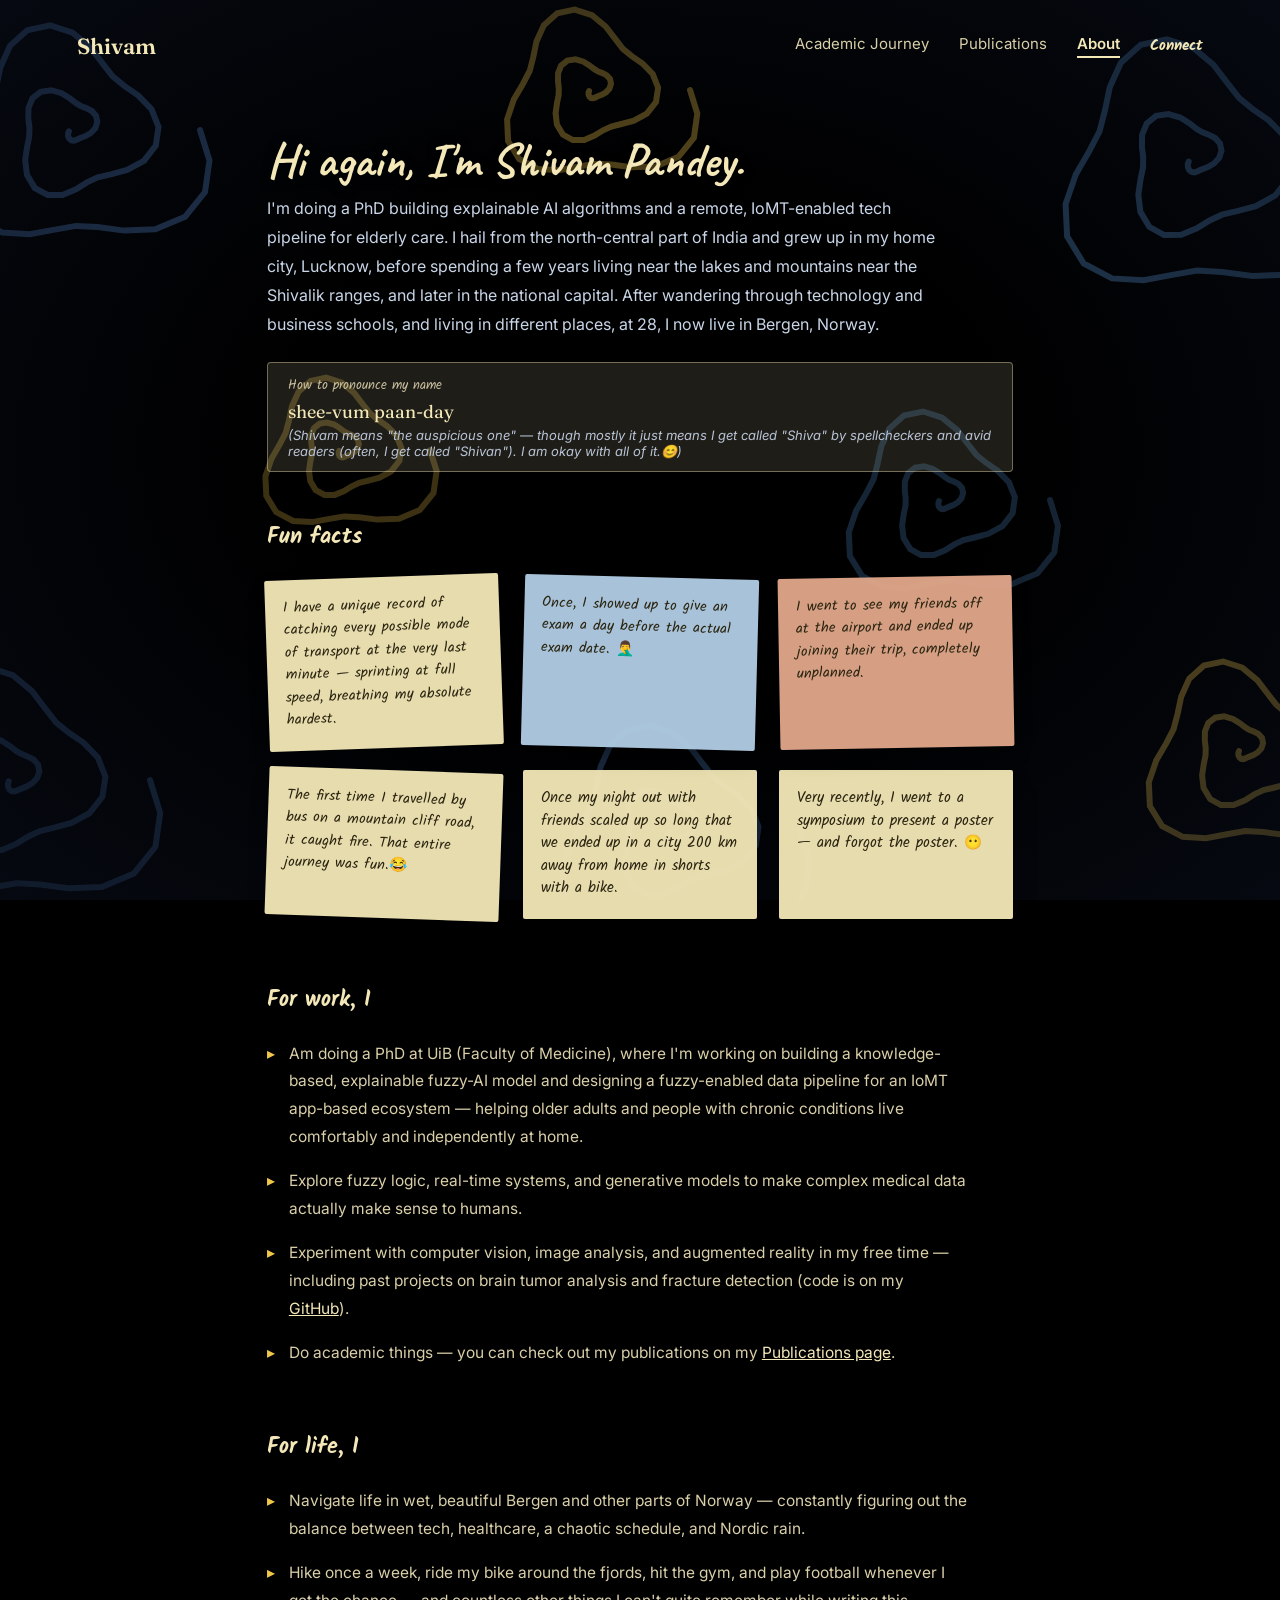
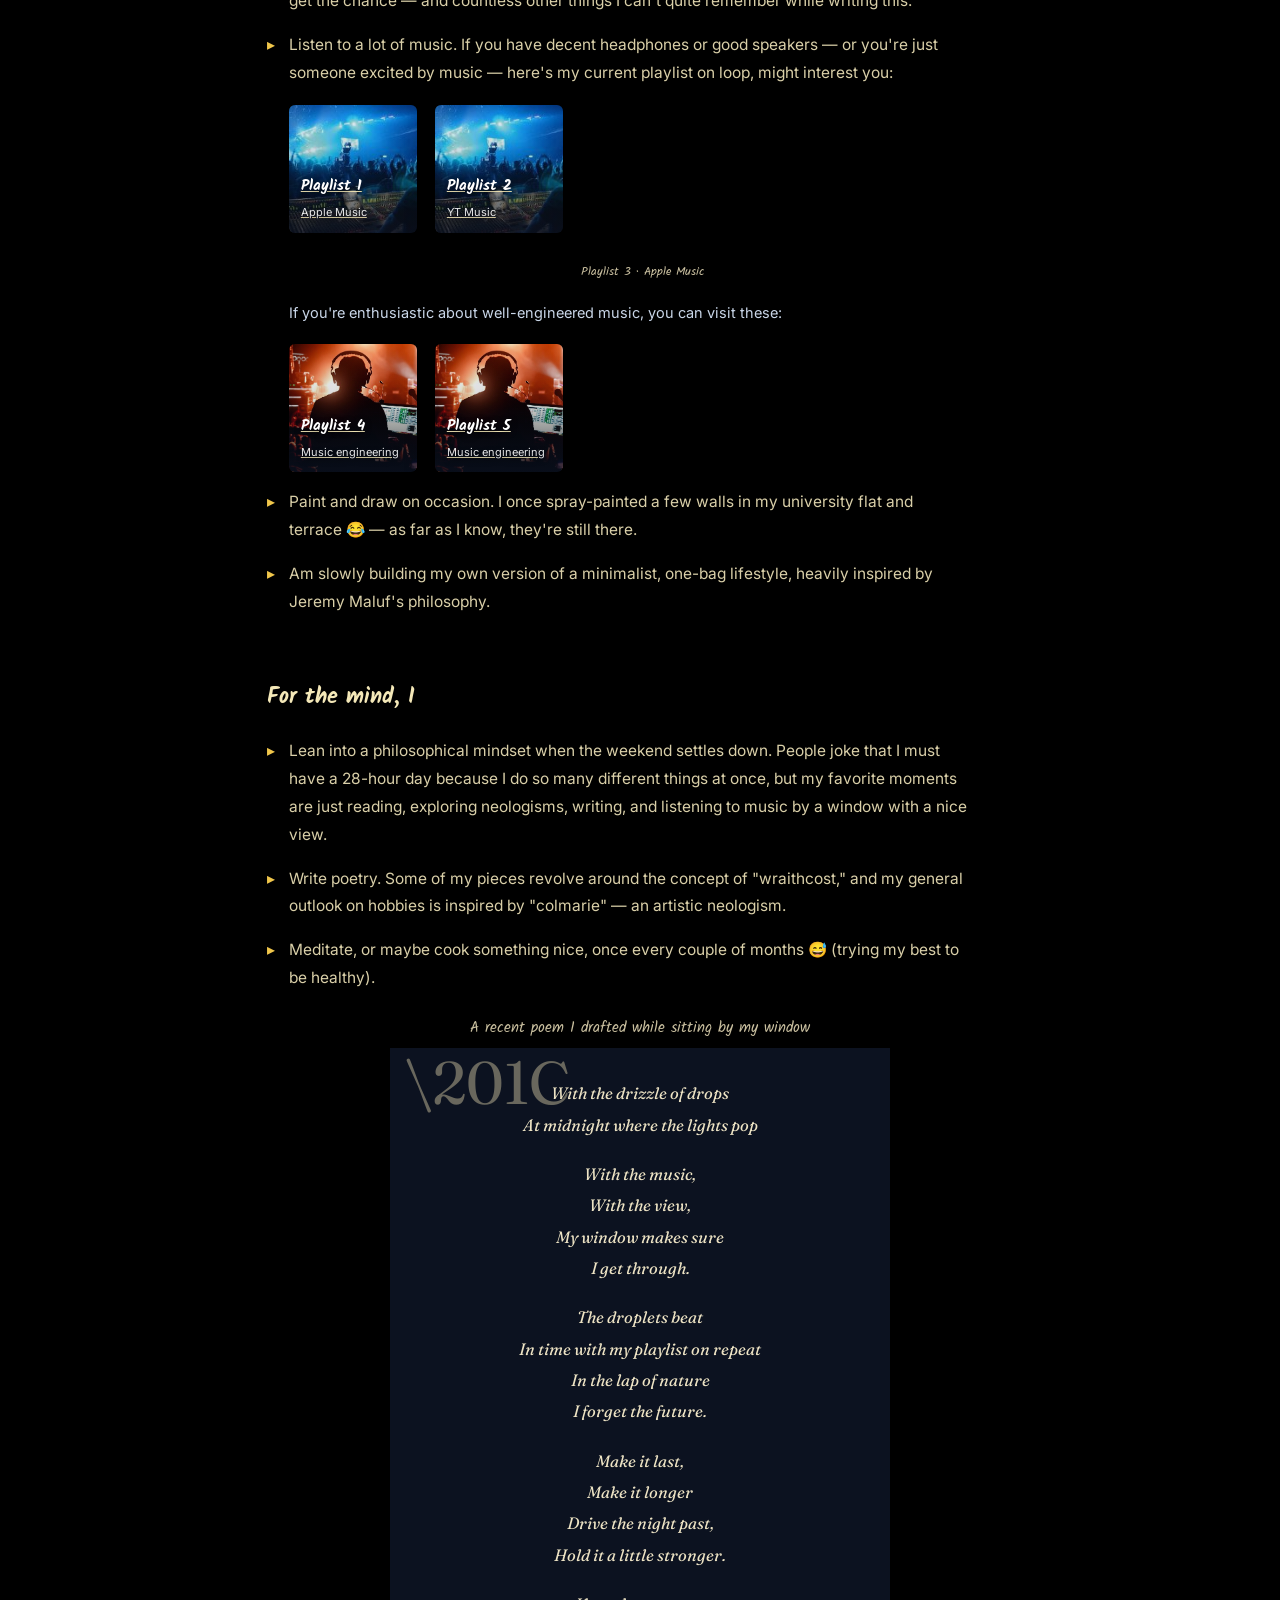
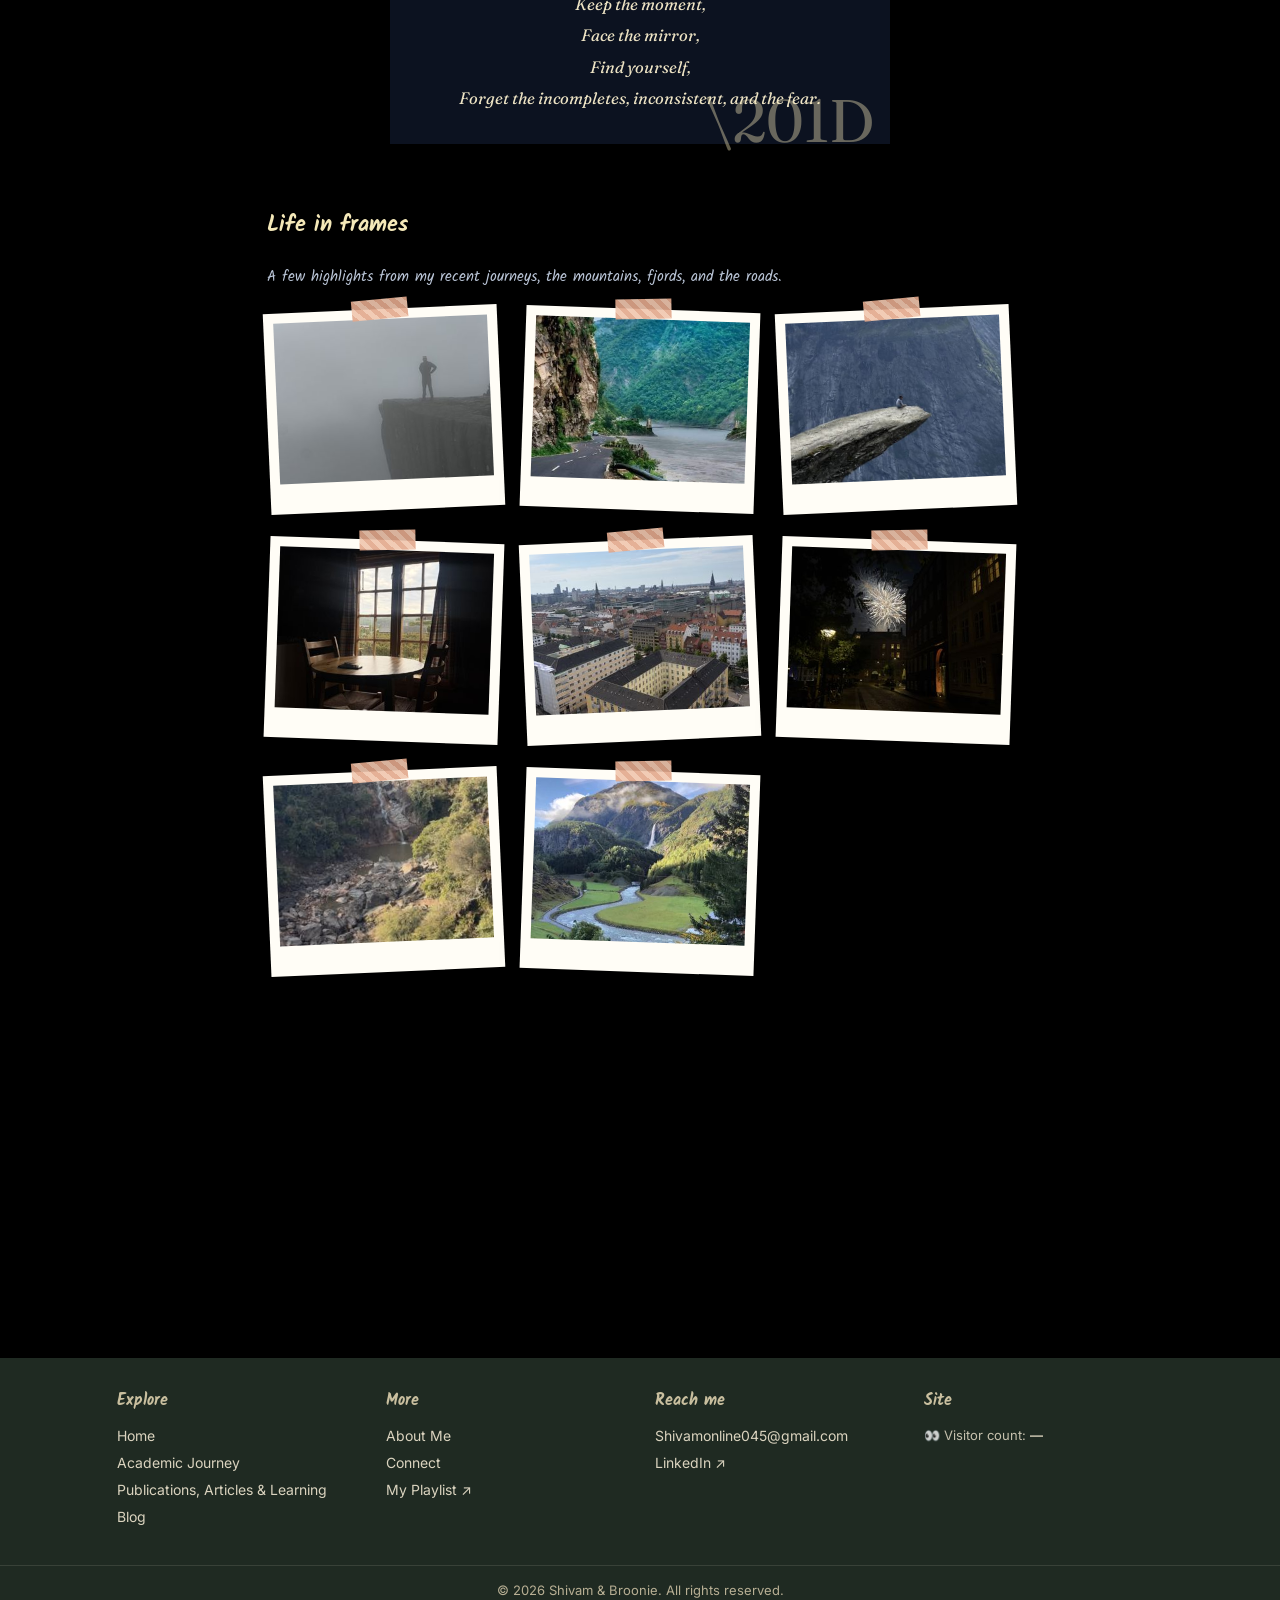
==== commit fc13b80d: "Revise introduction and add more fun facts Updated personal introduction and fun facts." ====
--- a/about.html
+++ b/about.html
@@ -294,7 +294,18 @@
     width: 100%;
     max-width: 320px;
   }
+ .embed-yt iframe, .embed-apple iframe {
+    width: 100%;
+    max-width: 320px;
+  }
   .embed-yt iframe { height: calc(100vw * 0.5); max-height: 180px; }
+  body {
+    background: #16223B;
+    background-image: none;
+  }
+  .swirls, .vignette {
+    display: none;
+  }
 }
 </style>
 </head>
@@ -325,12 +336,12 @@
 
 <main>
   <h1 class="page-title">Hi again, I'm Shivam Pandey.</h1>
-  <p class="intro-para">I'm doing a PhD building explainable AI algorithms and a remote, IoMT-enabled tech pipeline for elderly care. I hail from the north-central part of India and grew up in my home city, Lucknow, before spending a few years living near the lakes and mountains close to the Shivalik ranges, and later the national capital. After wandering through technology and business schools, and living in different places, at 28, I now live in Bergen, Norway.</p>
+  <p class="intro-para">I'm doing a PhD building explainable AI algorithms and a remote, IoMT-enabled tech pipeline for elderly care. I hail from the north-central part of India and grew up in my home city, Lucknow, before spending a few years living near the lakes and mountains near the Shivalik ranges, and later in the national capital. After wandering through technology and business schools, and living in different places, at 28, I now live in Bergen, Norway.</p>
 
   <div class="pronounce-box">
     <p class="label">How to pronounce my name</p>
     <p class="phon">shee-vum paan-day</p>
-    <p class="note">(Shivam means "the auspicious one" — though mostly it just means I get called "Shiva" by spellcheckers and avid readers.)</p>
+    <p class="note">(Shivam means "the auspicious one" — though mostly it just means I get called "Shiva" by spellcheckers and avid readers (often, I get called "Shivan"). I am okay with all of it.😊)</p>
   </div>
 
   <div class="section">
@@ -339,6 +350,8 @@
       <div class="sticky">I have a unique record of catching every possible mode of transport at the very last minute — sprinting at full speed, breathing my absolute hardest.</div>
       <div class="sticky">Once, I showed up to give an exam a day before the actual exam date. 🤦‍♂️</div>
       <div class="sticky">I went to see my friends off at the airport and ended up joining their trip, completely unplanned.</div>
+      <div class="sticky">The first time I travelled by bus on a mountain cliff road, it caught fire. That entire journey was fun.😂</div>
+      <div class="sticky">Once my night out with friends scaled up so long that we ended up in a city 200 km away from home in shorts with a bike.</div>
       <div class="sticky">Very recently, I went to a symposium to present a poster — and forgot the poster. 😶</div>
     </div>
   </div>
